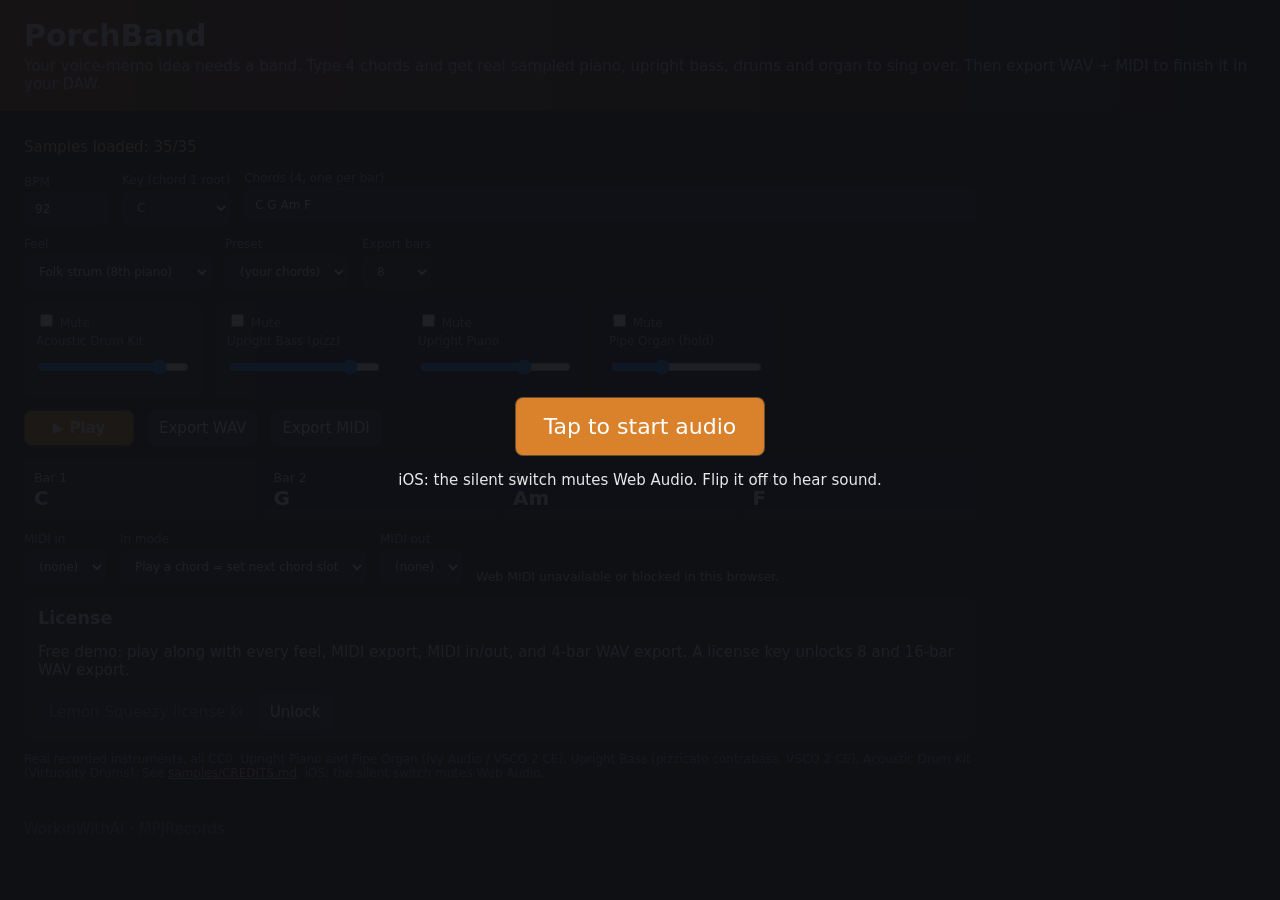
==== public/index.html @ 1675b89d "PorchBand: real-instrument backing band desk (WorkinWithAI)" ====
<!doctype html>
<html lang="en"><head><meta charset="utf-8"><meta name="viewport" content="width=device-width,initial-scale=1">
<title>PorchBand: a real-instrument backing band for your song idea</title>
<link rel="stylesheet" href="style.css"></head>
<body>
<div id="tap" class="tap"><button id="tapBtn">Tap to start audio</button><p>iOS: the silent switch mutes Web Audio. Flip it off to hear sound.</p></div>
<header><h1>PorchBand</h1><p class="tag">Your voice-memo idea needs a band. Type 4 chords and get real sampled piano, upright bass, drums and organ to sing over. Then export WAV + MIDI to finish it in your DAW.</p></header>
<main>
<p id="loadStatus" class="load">Loading samples…</p>
<section class="row">
 <label>BPM <input id="bpm" type="number" min="60" max="180" step="1"></label>
 <label>Key (chord 1 root) <select id="key"></select></label>
 <label class="grow">Chords (4, one per bar) <input id="chords" placeholder="C G Am F"><small id="chordErr"></small></label>
</section>
<section class="row">
 <label>Feel <select id="recipe"><option value="ballad">Ballad (held piano, ride)</option><option value="folk">Folk strum (8th piano)</option><option value="pop">Pop (offbeat piano)</option></select></label>
 <label>Preset <select id="preset"><option value="">(your chords)</option><option>C G Am F</option><option>G D Em C</option><option>Am F C G</option><option>D A Bm G</option></select></label>
 <label>Export bars <select id="bars"><option>4</option><option selected>8</option><option>16</option></select></label>
</section>
<section class="parts" id="parts"></section>
<section class="row">
 <button id="play" class="big" disabled>▶ Play</button>
 <button id="exportWav" disabled>Export WAV</button><button id="exportMid">Export MIDI</button>
 <span id="status" class="status"></span>
</section>
<section class="grid" id="grid"></section>
<section class="row midi">
 <label>MIDI in <select id="midiIn"><option value="">(none)</option></select></label>
 <label>In mode <select id="midiInMode"><option value="chords">Play a chord = set next chord slot</option><option value="transport">Any note = play/stop</option></select></label>
 <label>MIDI out <select id="midiOut"><option value="">(none)</option></select></label>
 <small id="midiNote">Out: Drums ch10, Bass ch1, Piano ch2, Organ ch3.</small>
</section>
<section class="license">
 <h3>License</h3>
 <p id="licState"></p>
 <input id="licKey" placeholder="Lemon Squeezy license key"> <button id="licBtn">Unlock</button>
</section>
<p class="note">Real recorded instruments, all CC0: Upright Piano and Pipe Organ (Ivy Audio / VSCO 2 CE), Upright Bass (pizzicato contrabass, VSCO 2 CE), Acoustic Drum Kit (Virtuosity Drums). See <a href="samples/CREDITS.md" style="color:#d9a">samples/CREDITS.md</a>. iOS: the silent switch mutes Web Audio.</p>
</main>
<footer>WorkinWithAI · MPJRecords</footer>
<script src="app.js"></script>
</body></html>
---- public/style.css ----
*{box-sizing:border-box}body{margin:0;font:15px system-ui,sans-serif;background:#0f1115;color:#e8e8ea}
header{padding:18px 24px;background:linear-gradient(90deg,#3b1d6e,#0f1115)}h1{margin:0;font-size:30px}.tag{margin:4px 0 0;color:#cbbcf5}
main{padding:12px 24px;max-width:1000px}.row{display:flex;flex-wrap:wrap;gap:14px;align-items:end;margin:12px 0}
label{display:flex;flex-direction:column;gap:4px;font-size:12px;color:#aab}.grow{flex:1;min-width:220px}
input,select,button{font:inherit;padding:8px 10px;border-radius:8px;border:1px solid #333a;background:#1b1e26;color:#fff}
button{cursor:pointer;background:#2a2f3c}button.big{background:#7c4dff;font-weight:700;min-width:110px}
#chordErr{color:#ff7b7b}.status{color:#9fe}.parts{display:flex;gap:12px;flex-wrap:wrap}
.part{background:#181b22;padding:10px 12px;border-radius:10px;min-width:170px}.part.muted{opacity:.45}
.grid{display:grid;grid-template-columns:repeat(4,1fr);gap:6px}.bar{background:#181b22;border-radius:8px;padding:10px;position:relative;overflow:hidden;min-height:56px}
.bar b{font-size:20px}.bar .ph{position:absolute;top:0;bottom:0;width:3px;background:#7c4dff;left:0;display:none}.bar.on .ph{display:block}.bar.on{outline:1px solid #7c4dff}
.license{background:#181b22;padding:10px 14px;border-radius:10px;margin-top:14px}.license h3{margin:0 0 6px}
.note{color:#889;font-size:12px}footer{padding:16px 24px;color:#667}
.tap{position:fixed;inset:0;background:#0f1115ee;display:flex;flex-direction:column;align-items:center;justify-content:center;z-index:9}.tap button{font-size:22px;padding:16px 28px;background:#7c4dff}.tap.hide{display:none}
.load{color:#ffd27b}.miss{color:#ff7b7b;font-weight:700}button:disabled{opacity:.4;cursor:not-allowed}
header{background:linear-gradient(90deg,#6b3b12,#0f1115)}button.big{background:#d9822b}.bar.on{outline-color:#d9822b}.bar .ph{background:#d9822b}.tap button{background:#d9822b}
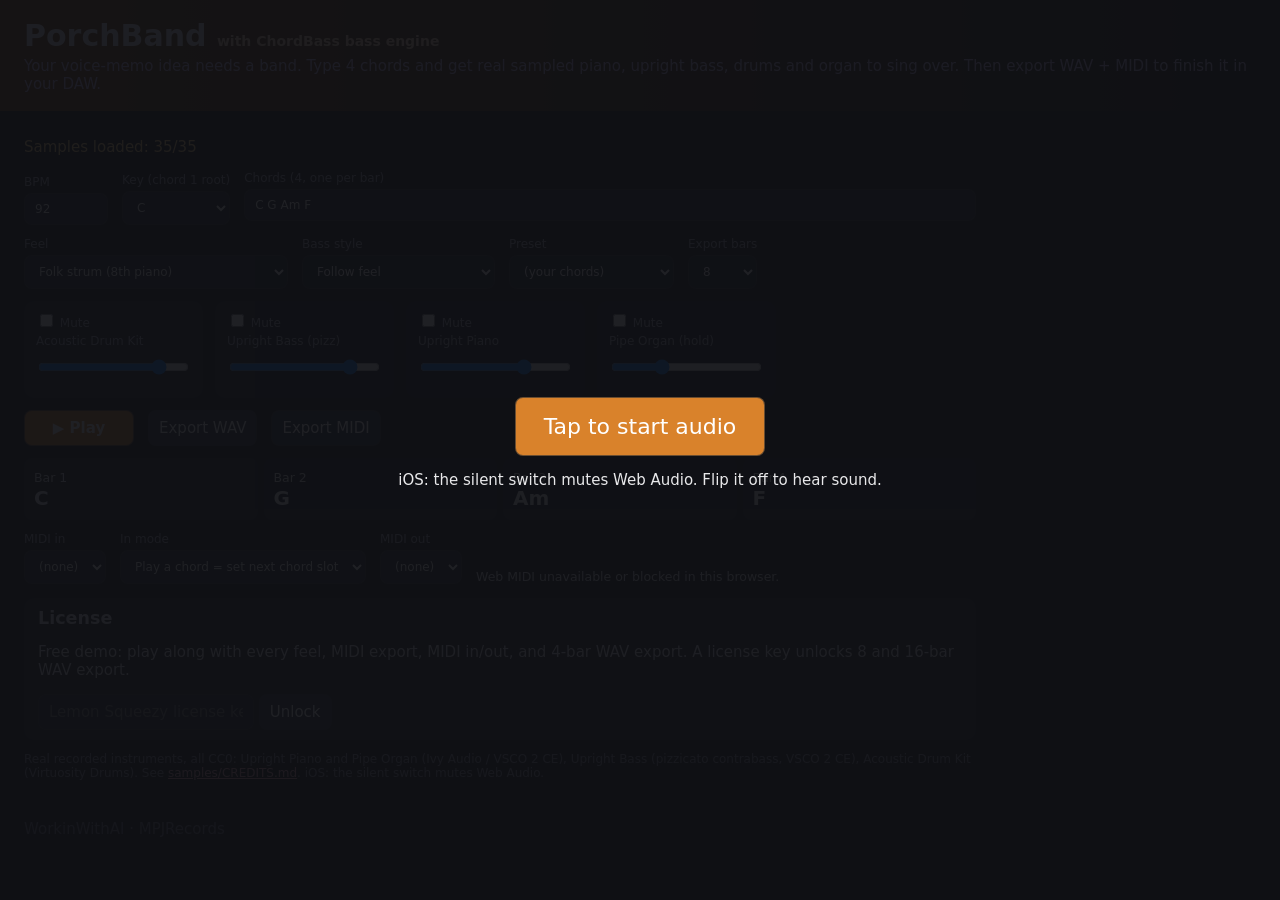
==== commit 0a723008: "Merge ChordBass into PorchBand: bass style selector (roots/octave/walk on real upright bass), Groove" ====
--- a/public/index.html
+++ b/public/index.html
@@ -4,7 +4,7 @@
 <link rel="stylesheet" href="style.css"></head>
 <body>
 <div id="tap" class="tap"><button id="tapBtn">Tap to start audio</button><p>iOS: the silent switch mutes Web Audio. Flip it off to hear sound.</p></div>
-<header><h1>PorchBand</h1><p class="tag">Your voice-memo idea needs a band. Type 4 chords and get real sampled piano, upright bass, drums and organ to sing over. Then export WAV + MIDI to finish it in your DAW.</p></header>
+<header><h1>PorchBand <small style="font-size:14px;color:#ffd9b0">with ChordBass bass engine</small></h1><p class="tag">Your voice-memo idea needs a band. Type 4 chords and get real sampled piano, upright bass, drums and organ to sing over. Then export WAV + MIDI to finish it in your DAW.</p></header>
 <main>
 <p id="loadStatus" class="load">Loading samples…</p>
 <section class="row">
@@ -13,8 +13,9 @@
  <label class="grow">Chords (4, one per bar) <input id="chords" placeholder="C G Am F"><small id="chordErr"></small></label>
 </section>
 <section class="row">
- <label>Feel <select id="recipe"><option value="ballad">Ballad (held piano, ride)</option><option value="folk">Folk strum (8th piano)</option><option value="pop">Pop (offbeat piano)</option></select></label>
- <label>Preset <select id="preset"><option value="">(your chords)</option><option>C G Am F</option><option>G D Em C</option><option>Am F C G</option><option>D A Bm G</option></select></label>
+ <label>Feel <select id="recipe"><option value="ballad">Ballad (held piano, ride)</option><option value="folk">Folk strum (8th piano)</option><option value="pop">Pop (offbeat piano)</option><option value="groove">Groove (ChordBass beat, held piano)</option></select></label>
+ <label>Bass style <select id="bassStyle"><option value="feel">Follow feel</option><option value="roots">Roots (8ths)</option><option value="octave">Octave bounce</option><option value="walk">Walk (root-3-5-approach)</option></select></label>
+ <label>Preset <select id="preset"><option value="">(your chords)</option><option>C G Am F</option><option>G D Em C</option><option>Am F C G</option><option>D A Bm G</option><option>Dm7 G7 Cmaj7 Am7</option><option>Em C G D</option></select></label>
  <label>Export bars <select id="bars"><option>4</option><option selected>8</option><option>16</option></select></label>
 </section>
 <section class="parts" id="parts"></section>
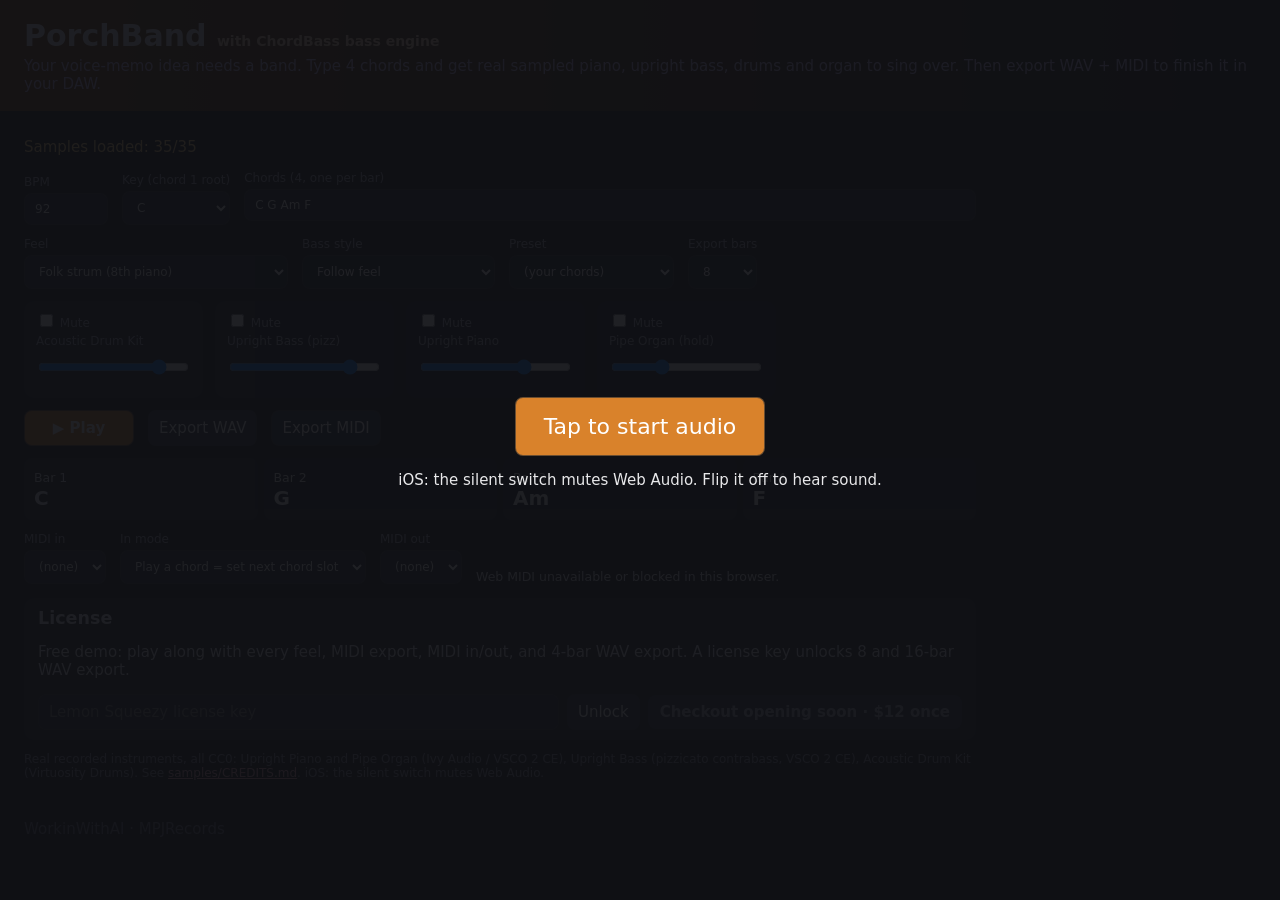
==== commit 3d639cc8: "License gate: Lemon Squeezy activate/verify store+product/re-validate/deactivate, honest Buy state; " ====
--- a/public/index.html
+++ b/public/index.html
@@ -34,7 +34,7 @@
 <section class="license">
  <h3>License</h3>
  <p id="licState"></p>
- <input id="licKey" placeholder="Lemon Squeezy license key"> <button id="licBtn">Unlock</button>
+ <div class="licrow"><input id="licKey" placeholder="Lemon Squeezy license key" autocomplete="off"> <button id="licBtn">Unlock</button> <button id="licOff" hidden>Remove key</button> <a id="buy" class="buy" target="_blank" rel="noopener">Buy</a></div>
 </section>
 <p class="note">Real recorded instruments, all CC0: Upright Piano and Pipe Organ (Ivy Audio / VSCO 2 CE), Upright Bass (pizzicato contrabass, VSCO 2 CE), Acoustic Drum Kit (Virtuosity Drums). See <a href="samples/CREDITS.md" style="color:#d9a">samples/CREDITS.md</a>. iOS: the silent switch mutes Web Audio.</p>
 </main>
--- a/public/style.css
+++ b/public/style.css
@@ -13,3 +13,6 @@
 .tap{position:fixed;inset:0;background:#0f1115ee;display:flex;flex-direction:column;align-items:center;justify-content:center;z-index:9}.tap button{font-size:22px;padding:16px 28px;background:#7c4dff}.tap.hide{display:none}
 .load{color:#ffd27b}.miss{color:#ff7b7b;font-weight:700}button:disabled{opacity:.4;cursor:not-allowed}
 header{background:linear-gradient(90deg,#6b3b12,#0f1115)}button.big{background:#d9822b}.bar.on{outline-color:#d9822b}.bar .ph{background:#d9822b}.tap button{background:#d9822b}
+.licrow{display:flex;flex-wrap:wrap;gap:8px;align-items:center}.licrow input{flex:1;min-width:0}
+.buy{display:inline-block;padding:8px 12px;border-radius:8px;background:#d9822b;color:#fff;text-decoration:none;font-weight:700}.buy[aria-disabled=true]{background:#2a2f3c;color:#aab;cursor:default}
+@media (max-width:520px){main{padding:10px 12px}header{padding:14px 12px}h1{font-size:24px}.part{flex:1 1 140px;min-width:0}.row label{min-width:0}.row select,.row input{max-width:100%}.grid{gap:4px}.bar b{font-size:16px}.licrow input{flex-basis:100%}}
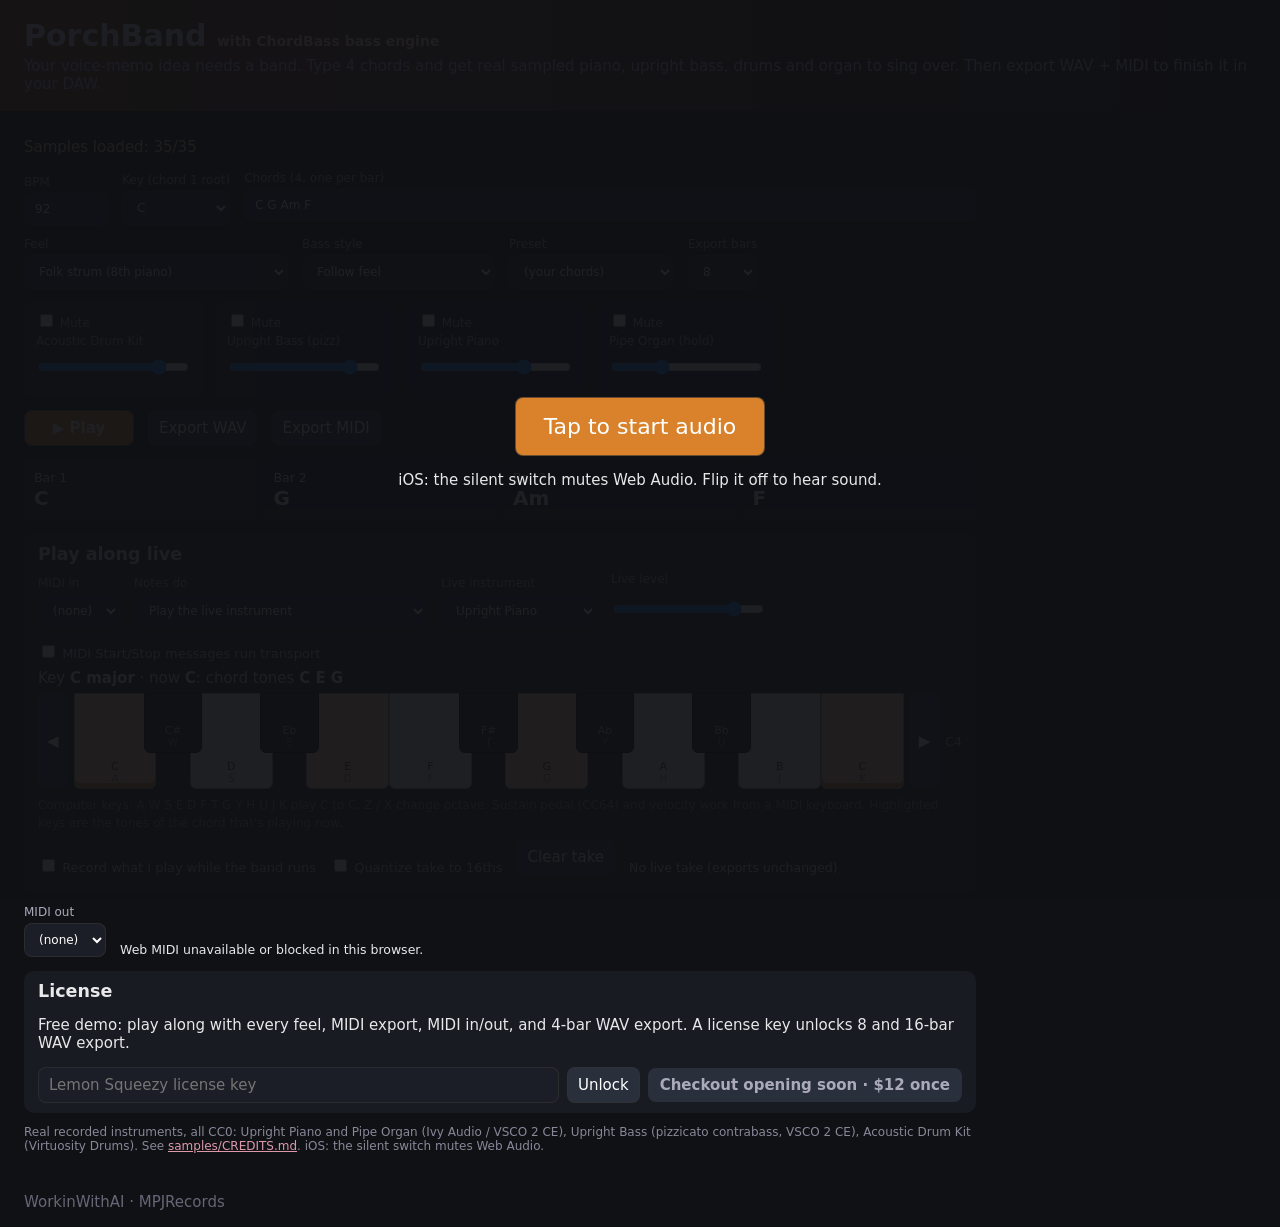
==== commit f07e9091: "Live play-along: MIDI/computer/on-screen keys play real samples over the groove (velocity, sustain C" ====
--- a/public/index.html
+++ b/public/index.html
@@ -25,11 +25,27 @@
  <span id="status" class="status"></span>
 </section>
 <section class="grid" id="grid"></section>
+<section class="live" id="liveBox">
+ <h3>Play along live</h3>
+ <div class="row">
+  <label>MIDI in <select id="midiIn"><option value="">(none)</option></select></label>
+  <label>Notes do <select id="midiInMode"><option value="play">Play the live instrument</option><option value="chords">Chord entry (play a chord = set next slot)</option></select></label>
+  <label>Live instrument <select id="liveInst"><option value="piano">Upright Piano</option><option value="bass">Upright Bass (pizz)</option><option value="organ">Pipe Organ (hold)</option></select></label>
+  <label>Live level <input id="liveGainIn" type="range" min="0" max="1" step="0.01"></label>
+  <label class="chk"><span><input type="checkbox" id="midiTransport"> MIDI Start/Stop messages run transport</span></label>
+ </div>
+ <p id="liveHint" class="hint"></p>
+ <div class="kbrow"><button id="liveOctDn" aria-label="Octave down">◀</button><div id="miniKeys" class="minikeys"></div><button id="liveOctUp" aria-label="Octave up">▶</button><small id="liveOctLbl"></small></div>
+ <small class="note">Computer keys: A W S E D F T G Y H U J K play C to C, Z / X change octave. Sustain pedal (CC64) and velocity work from a MIDI keyboard. Highlighted keys are the tones of the chord that's playing now.</small>
+ <div class="row">
+  <label class="chk"><span><input type="checkbox" id="liveRec"> Record what I play while the band runs</span></label>
+  <label class="chk"><span><input type="checkbox" id="liveQuant"> Quantize take to 16ths</span></label>
+  <button id="liveClear">Clear take</button> <small id="liveTakeInfo"></small>
+ </div>
+</section>
 <section class="row midi">
- <label>MIDI in <select id="midiIn"><option value="">(none)</option></select></label>
- <label>In mode <select id="midiInMode"><option value="chords">Play a chord = set next chord slot</option><option value="transport">Any note = play/stop</option></select></label>
  <label>MIDI out <select id="midiOut"><option value="">(none)</option></select></label>
- <small id="midiNote">Out: Drums ch10, Bass ch1, Piano ch2, Organ ch3.</small>
+ <small id="midiNote">Out: Drums ch10, Bass ch1, Piano ch2, Organ ch3. Live take exports on ch4.</small>
 </section>
 <section class="license">
  <h3>License</h3>
--- a/public/style.css
+++ b/public/style.css
@@ -16,3 +16,13 @@
 .licrow{display:flex;flex-wrap:wrap;gap:8px;align-items:center}.licrow input{flex:1;min-width:0}
 .buy{display:inline-block;padding:8px 12px;border-radius:8px;background:#d9822b;color:#fff;text-decoration:none;font-weight:700}.buy[aria-disabled=true]{background:#2a2f3c;color:#aab;cursor:default}
 @media (max-width:520px){main{padding:10px 12px}header{padding:14px 12px}h1{font-size:24px}.part{flex:1 1 140px;min-width:0}.row label{min-width:0}.row select,.row input{max-width:100%}.grid{gap:4px}.bar b{font-size:16px}.licrow input{flex-basis:100%}}
+
+.live{background:#181b22;padding:10px 14px;border-radius:10px;margin-top:14px}.live h3{margin:0 0 4px}.live .row{margin:8px 0}
+.chk{flex-direction:row;align-items:center;font-size:13px;color:#ccd}.hint{margin:6px 0;color:#ffd9b0}.hint b{color:#fff}
+.kbrow{display:flex;align-items:stretch;gap:6px;margin:6px 0}.kbrow>button{padding:6px 8px}.kbrow small{align-self:center;color:#aab}
+.minikeys{display:flex;flex:1;min-width:0;height:96px;position:relative;touch-action:none;user-select:none;-webkit-user-select:none}
+.mk{flex:1;min-width:0;padding:0 0 4px;border-radius:0 0 6px 6px;display:flex;flex-direction:column;justify-content:flex-end;align-items:center;font-size:11px;touch-action:none}
+.mk.wht{background:#eee;color:#333;border:1px solid #999}.mk.blk{background:#222;color:#bbb;border:1px solid #000;height:62%;margin:0 -1.5%;z-index:1;flex:.7}
+.mk i{font-style:normal;opacity:.55;font-size:10px}.mk.tone.wht{background:#ffd9a8}.mk.tone.blk{background:#8a4f14;color:#fff}.mk.root{box-shadow:inset 0 -5px 0 #d9822b}
+.mk.down.wht,.mk.down.blk{background:#d9822b;color:#fff}
+@media (max-width:520px){.minikeys{height:110px}.mk span{font-size:10px}}
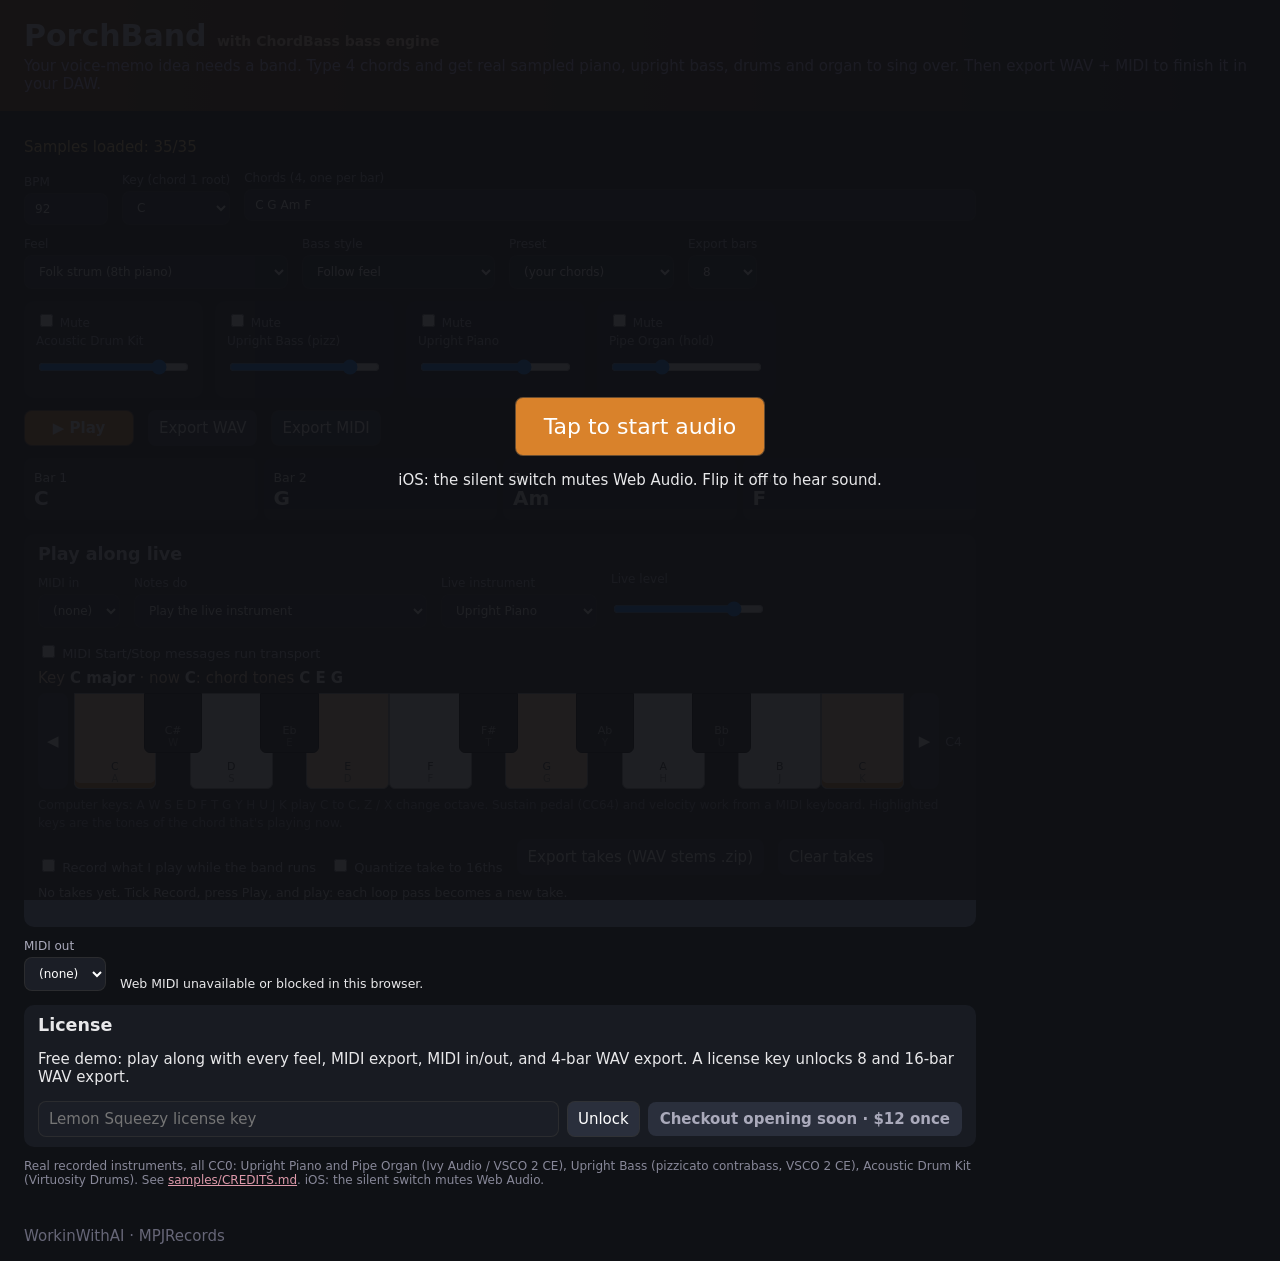
==== commit a0121a1c: "Takes: each loop pass while recording is a new take (held notes end at the boundary); takes list wit" ====
--- a/public/index.html
+++ b/public/index.html
@@ -40,7 +40,11 @@
  <div class="row">
   <label class="chk"><span><input type="checkbox" id="liveRec"> Record what I play while the band runs</span></label>
   <label class="chk"><span><input type="checkbox" id="liveQuant"> Quantize take to 16ths</span></label>
-  <button id="liveClear">Clear take</button> <small id="liveTakeInfo"></small>
+  <button id="exportStems">Export takes (WAV stems .zip)</button> <button id="liveClear">Clear takes</button>
+ </div>
+ <small id="liveTakeInfo"></small>
+ <div id="takes" class="takes"></div>
+ <div>
  </div>
 </section>
 <section class="row midi">
--- a/public/style.css
+++ b/public/style.css
@@ -26,3 +26,6 @@
 .mk i{font-style:normal;opacity:.55;font-size:10px}.mk.tone.wht{background:#ffd9a8}.mk.tone.blk{background:#8a4f14;color:#fff}.mk.root{box-shadow:inset 0 -5px 0 #d9822b}
 .mk.down.wht,.mk.down.blk{background:#d9822b;color:#fff}
 @media (max-width:520px){.minikeys{height:110px}.mk span{font-size:10px}}
+
+.takes{display:flex;flex-direction:column;gap:6px;margin:8px 0}.take{display:flex;flex-wrap:wrap;gap:8px;align-items:center;background:#11131a;border:1px solid #2a2f3c;border-radius:8px;padding:6px 8px}
+.take.aud{border-color:#d9822b}.take.rec{box-shadow:0 0 0 1px #e05555}.take .tname{width:110px}.take small{color:#aab;flex:1;min-width:140px}
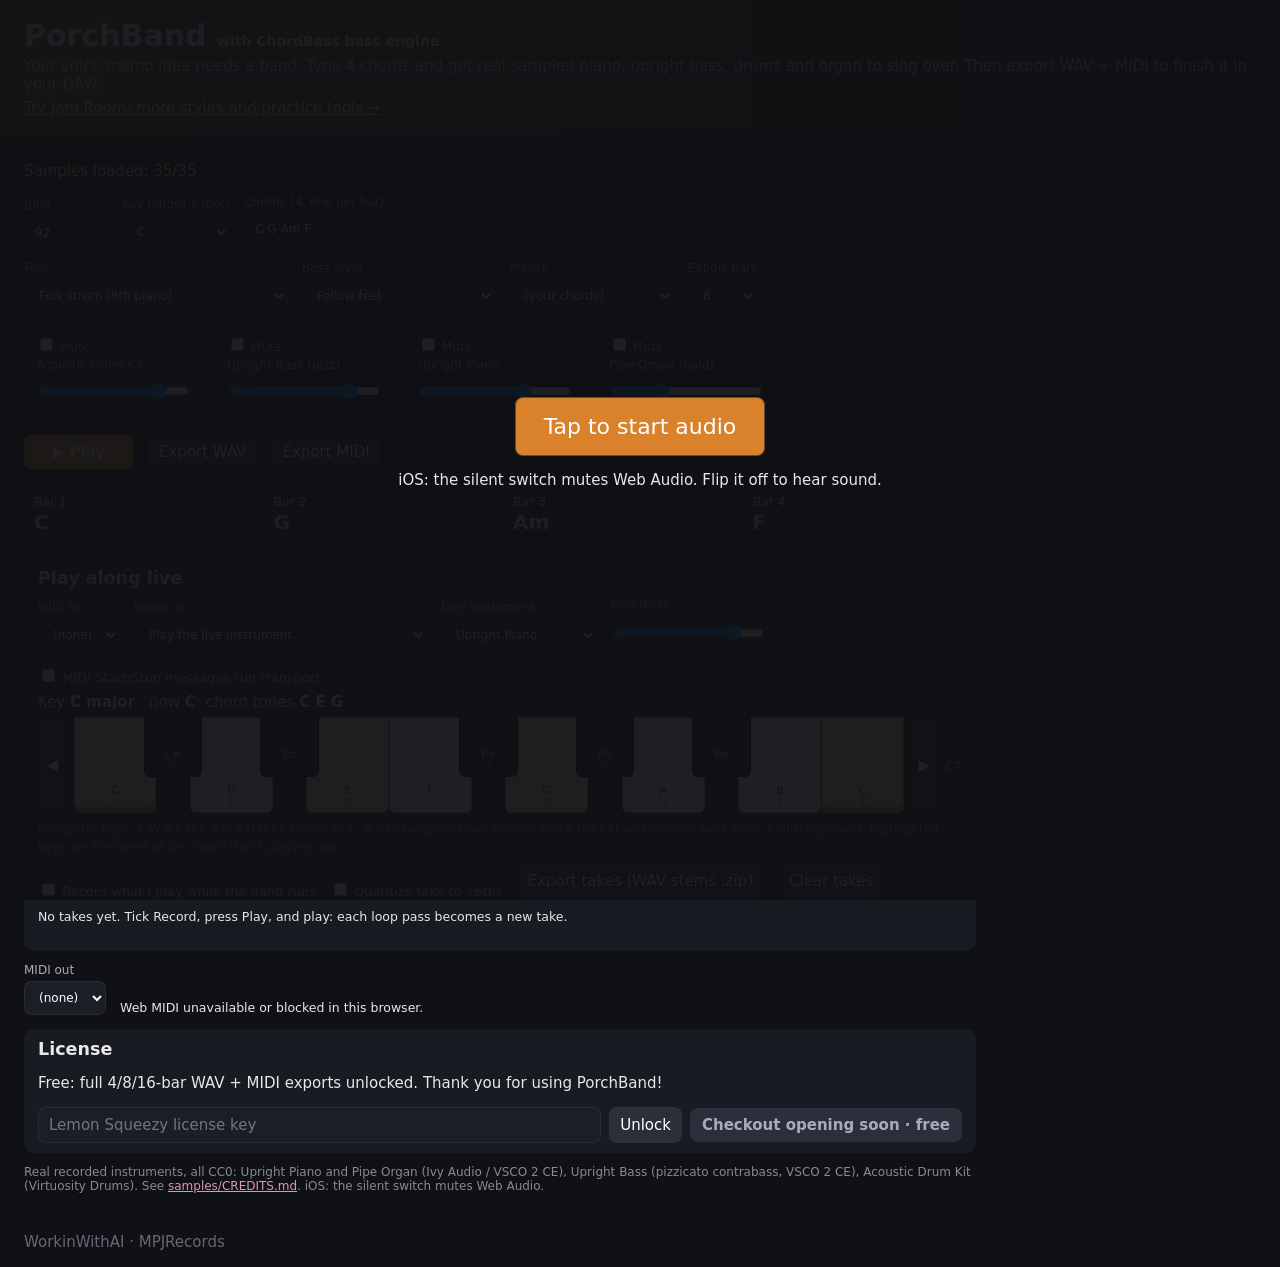
==== commit 0c223440: "Add Jam Room: a practice band built from the best desk parts New page at /jam/. Five players (drums," ====
--- a/public/index.html
+++ b/public/index.html
@@ -4,7 +4,7 @@
 <link rel="stylesheet" href="style.css"></head>
 <body>
 <div id="tap" class="tap"><button id="tapBtn">Tap to start audio</button><p>iOS: the silent switch mutes Web Audio. Flip it off to hear sound.</p></div>
-<header><h1>PorchBand <small style="font-size:14px;color:#ffd9b0">with ChordBass bass engine</small></h1><p class="tag">Your voice-memo idea needs a band. Type 4 chords and get real sampled piano, upright bass, drums and organ to sing over. Then export WAV + MIDI to finish it in your DAW.</p></header>
+<header><h1>PorchBand <small style="font-size:14px;color:#ffd9b0">with ChordBass bass engine</small></h1><p class="tag">Your voice-memo idea needs a band. Type 4 chords and get real sampled piano, upright bass, drums and organ to sing over. Then export WAV + MIDI to finish it in your DAW.</p><p style="margin:6px 0 0"><a href="jam/" style="color:#ffd9b0">Try Jam Room: more styles and practice tools →</a></p></header>
 <main>
 <p id="loadStatus" class="load">Loading samples…</p>
 <section class="row">
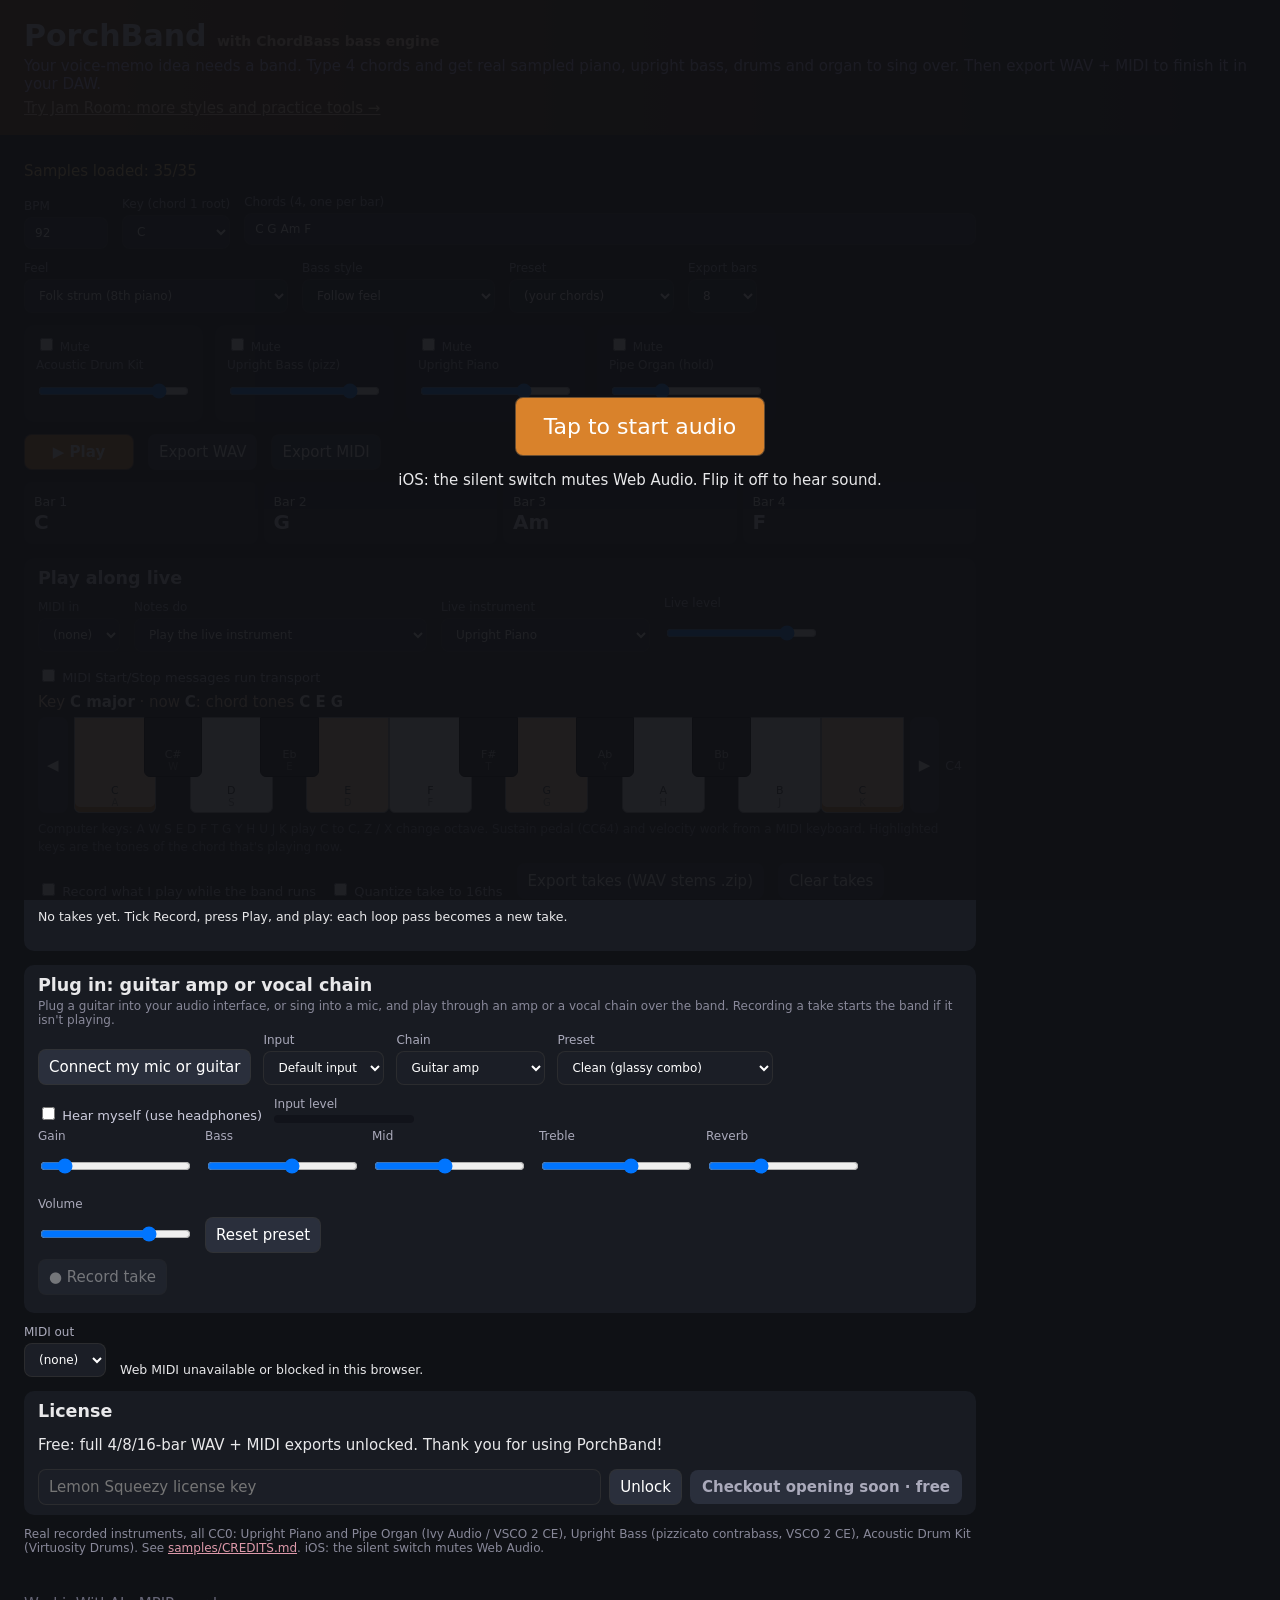
==== commit 860b3943: "Add playable instruments, guitar amps and vocal chains to PorchBand and Jam Room - shared/instrument" ====
--- a/public/index.html
+++ b/public/index.html
@@ -30,7 +30,7 @@
  <div class="row">
   <label>MIDI in <select id="midiIn"><option value="">(none)</option></select></label>
   <label>Notes do <select id="midiInMode"><option value="play">Play the live instrument</option><option value="chords">Chord entry (play a chord = set next slot)</option></select></label>
-  <label>Live instrument <select id="liveInst"><option value="piano">Upright Piano</option><option value="bass">Upright Bass (pizz)</option><option value="organ">Pipe Organ (hold)</option></select></label>
+  <label>Live instrument <select id="liveInst"><option value="piano">Upright Piano</option><option value="bass">Upright Bass (pizz)</option><option value="organ">Pipe Organ (hold)</option><optgroup id="moreInst" label="More instruments (play live; not saved into note takes)"></optgroup></select></label>
   <label>Live level <input id="liveGainIn" type="range" min="0" max="1" step="0.01"></label>
   <label class="chk"><span><input type="checkbox" id="midiTransport"> MIDI Start/Stop messages run transport</span></label>
  </div>
@@ -47,6 +47,11 @@
  <div>
  </div>
 </section>
+<section class="live">
+ <h3>Plug in: guitar amp or vocal chain</h3>
+ <p class="note" style="margin:0 0 4px">Plug a guitar into your audio interface, or sing into a mic, and play through an amp or a vocal chain over the band. Recording a take starts the band if it isn't playing.</p>
+ <div id="rigPanel"></div>
+</section>
 <section class="row midi">
  <label>MIDI out <select id="midiOut"><option value="">(none)</option></select></label>
  <small id="midiNote">Out: Drums ch10, Bass ch1, Piano ch2, Organ ch3. Live take exports on ch4.</small>
@@ -59,5 +64,17 @@
 <p class="note">Real recorded instruments, all CC0: Upright Piano and Pipe Organ (Ivy Audio / VSCO 2 CE), Upright Bass (pizzicato contrabass, VSCO 2 CE), Acoustic Drum Kit (Virtuosity Drums). See <a href="samples/CREDITS.md" style="color:#d9a">samples/CREDITS.md</a>. iOS: the silent switch mutes Web Audio.</p>
 </main>
 <footer>WorkinWithAI · MPJRecords</footer>
+<script src="shared/instruments.js"></script>
+<script src="shared/rig.js"></script>
+<script>
+// More playable instruments (shared with Jam Room). Added before app.js so a saved choice is restored.
+(function(){ if(!window.WWInstruments) return; const g=document.getElementById('moreInst');
+  window.__wwPlayer=WWInstruments.create(()=>window.__porchband&&window.__porchband.ctx,'samples/');
+  for(const id of WWInstruments.PLAYABLE) if(!['upiano','porgan','ubass'].includes(id)){ const o=document.createElement('option'); o.value=id; o.textContent=window.__wwPlayer.label(id); g.appendChild(o); } })();
+</script>
 <script src="app.js"></script>
+<script>
+if(window.WWRig) window.__porchRig=WWRig.mount(document.getElementById('rigPanel'),{ getCtx:()=>window.__porchband.ctx, getBpm:()=>window.__porchband.state.bpm,
+  onRecordStart:()=>{ if(!window.__porchband.playing) document.getElementById('play').click(); }, storeKey:'porchband-rig', filePrefix:'porchband' });
+</script>
 </body></html>
